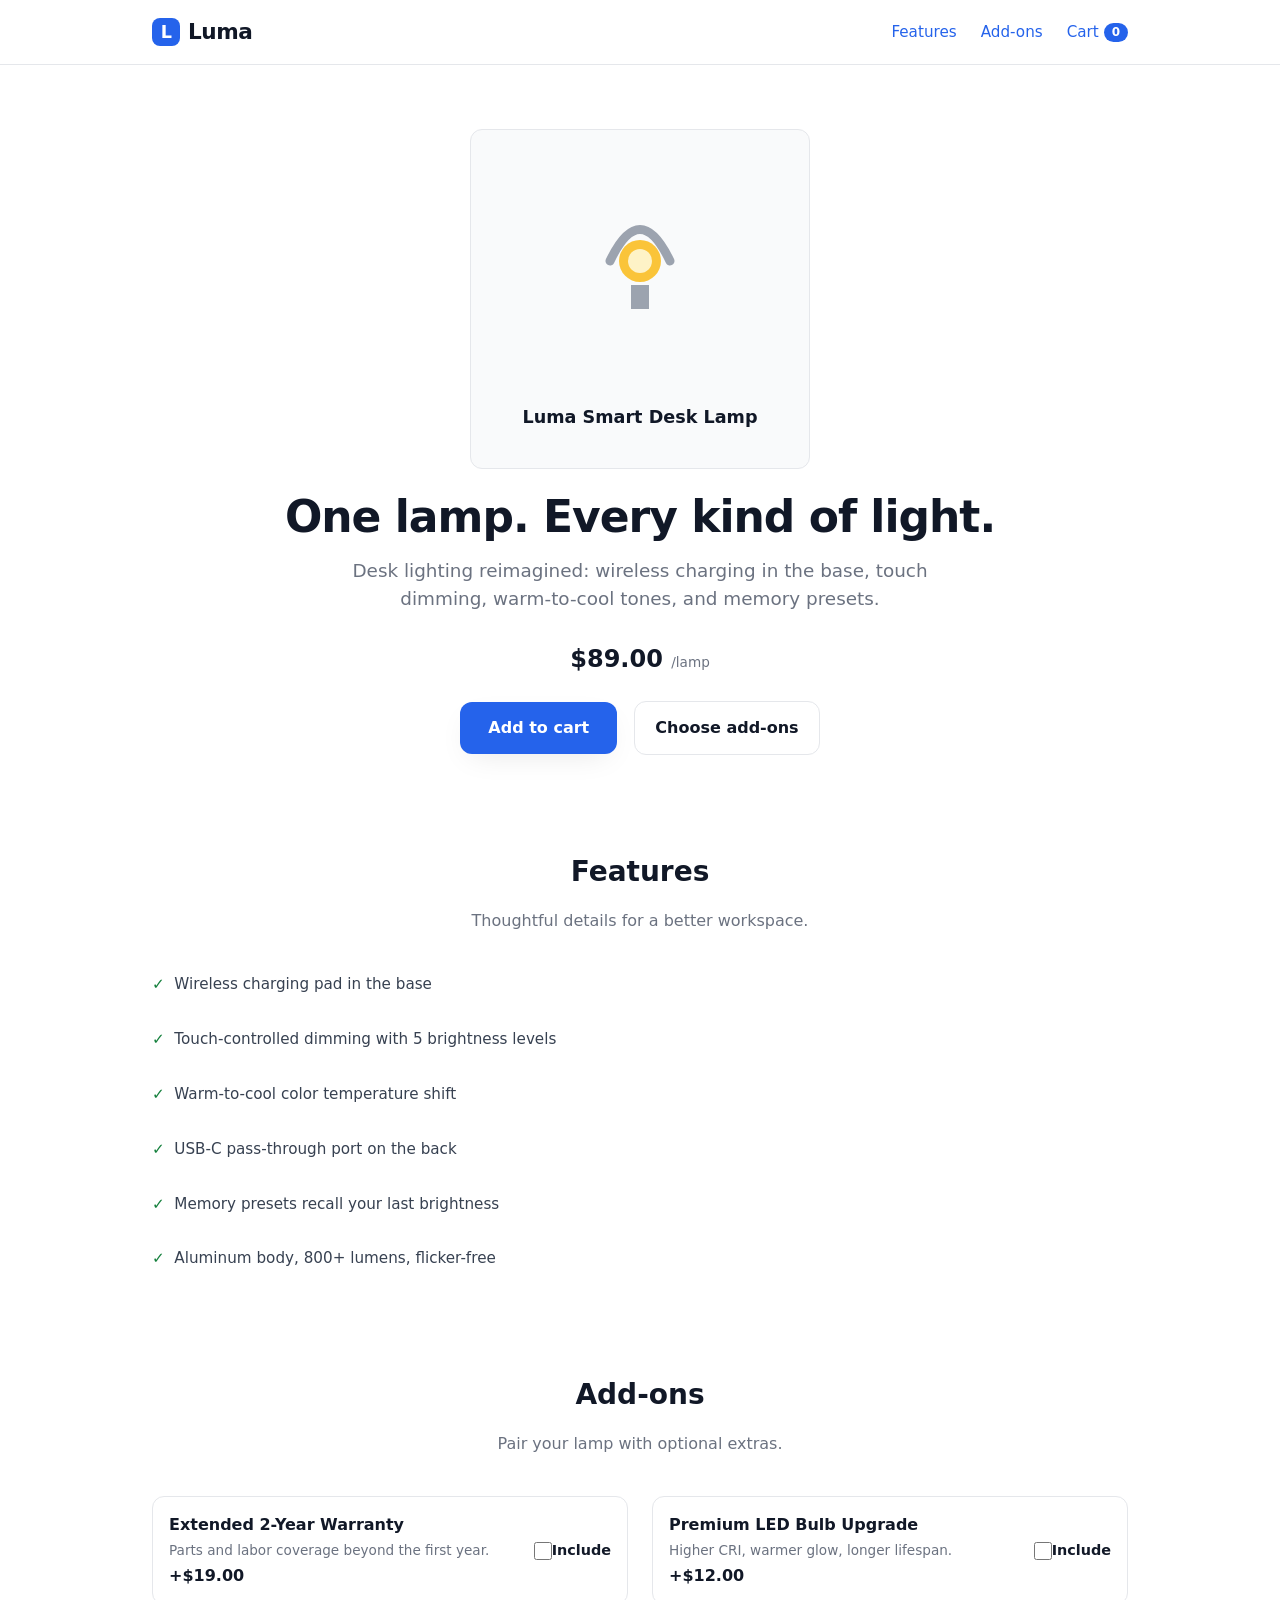
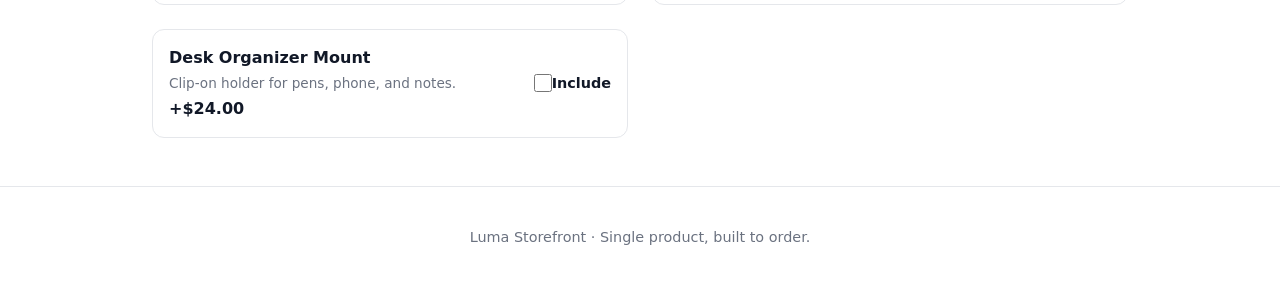
==== index.html @ dd1f47f9 "Initial storefront: landing, cart, checkout, order API" ====
<!DOCTYPE html>
<html lang="en">
<head>
<meta charset="UTF-8">
<meta name="viewport" content="width=device-width, initial-scale=1.0">
<title>Luma Smart Desk Lamp | The Smart Desk Lamp</title>
<link rel="stylesheet" href="css/style.css">
</head>
<body>
<header>
  <div class="container inner">
    <div class="logo"><div class="mark">L</div><div>Luma</div></div>
    <nav class="nav">
      <a href="#features">Features</a>
      <a href="#addons">Add-ons</a>
      <a href="cart.html" class="nav-link">Cart <span class="cart-badge" id="badge">0</span></a>
    </nav>
  </div>
</header>

<section class="hero">
  <div class="container">
    <div class="img-placeholder" id="lamp-img" style="height:340px;width:340px;max-width:340px;margin:0 auto 1.5rem;">
      <svg width="150" height="150" viewBox="0 0 100 100" fill="none" xmlns="http://www.w3.org/2000/svg">
        <rect x="44" y="78" width="12" height="16" fill="#9ca3af"/>
        <path d="M30 62 Q50 20 70 62" stroke="#9ca3af" stroke-width="6" fill="none" stroke-linecap="round"/>
        <circle cx="50" cy="62" r="14" fill="#fbbf24" opacity="0.9"/>
        <circle cx="50" cy="62" r="8" fill="#fef3c7"/>
      </svg>
      <div style="margin-top:10px;font-weight:700;color:#111827;">Luma Smart Desk Lamp</div>
    </div>
    <h1>One lamp. Every kind of light.</h1>
    <p>Desk lighting reimagined: wireless charging in the base, touch dimming, warm-to-cool tones, and memory presets.</p>
    <div class="price">$89.00 <small>/lamp</small></div>
    <div style="margin-top:1.5rem;">
      <button class="btn-primary" id="add-to-cart">Add to cart</button>
      <button id="add-addons" style="margin-left:0.75rem;background:#fff;border:1px solid var(--line);color:var(--ink);padding:0.9rem 1.25rem;border-radius:var(--radius);font-weight:700;">Choose add-ons</button>
    </div>
  </div>
</section>

<section id="features" class="section">
  <div class="container">
    <h2>Features</h2>
    <p class="sub">Thoughtful details for a better workspace.</p>
    <ul class="features grid" id="features-list"></ul>
  </div>
</section>

<section id="addons" class="section">
  <div class="container">
    <h2>Add-ons</h2>
    <p class="sub">Pair your lamp with optional extras.</p>
    <div class="grid grid-cols-2" id="addons-list"></div>
  </div>
</section>

<footer>
  <div class="container">Luma Storefront &middot; Single product, built to order.</div>
</footer>

<script src="js/store.js"></script>
<script>
const { product, addOns, dollars, addOrUpdate, getCartCount, load } = STORE;

document.getElementById('add-to-cart').addEventListener('click', () => {
  addOrUpdate([]);
  updateBadge();
  const btn = document.getElementById('add-to-cart');
  const old = btn.textContent;
  btn.textContent = 'Added!';
  setTimeout(() => btn.textContent = old, 1200);
});

document.getElementById('add-addons').addEventListener('click', () => {
  const panel = document.getElementById('addons-list');
  panel.scrollIntoView({ behavior: 'smooth' });
});

const render = () => {
  document.getElementById('features-list').innerHTML = product.features.map(f => `<li>${f}</li>`).join('');
  document.getElementById('addons-list').innerHTML = addOns.map(a => `
    <div class="addon">
      <div class="info">
        <h4>${a.name}</h4>
        <p>${a.description}</p>
        <div style="font-weight:800;">+${dollars(a.price)}</div>
      </div>
      <label style="display:flex;align-items:center;margin:0;">
        <input type="checkbox" value="${a.id}" name="addon" /> Include
      </label>
    </div>
  `).join('');
};

const updateBadge = () => {
  document.getElementById('badge').textContent = getCartCount();
};

render();
load();
updateBadge();

// Keep badge live if cart changes from another tab
STORE.subscribe(() => updateBadge());
</script>
</body>
</html>
---- css/style.css ----
* { box-sizing: border-box; margin: 0; padding: 0; }
:root {
  --brand: #2563eb;
  --brand-dark: #1d4ed8;
  --ink: #111827;
  --muted: #6b7280;
  --line: #e5e7eb;
  --bg: #ffffff;
  --panel: #f9fafb;
  --success: #15803d;
  --danger: #dc2626;
  --radius: 12px;
  --shadow: 0 10px 30px -10px rgba(0,0,0,0.1);
}
html { scroll-behavior: smooth; }
body { font-family: ui-sans-serif, system-ui, -apple-system, BlinkMacSystemFont, "Segoe UI", Roboto, sans-serif; color: var(--ink); background: var(--bg); line-height: 1.5; }
a { color: var(--brand); text-decoration: none; }
button { cursor: pointer; font: inherit; }
.img-placeholder {
  width: 100%; aspect-ratio: 1 / 1; background: var(--panel);
  border-radius: var(--radius); border: 1px solid var(--line);
  display: grid; place-items: center; color: var(--muted); font-size: 1.1rem;
}
.container { max-width: 1024px; margin: 0 auto; padding: 0 1.5rem; }
header { position: sticky; top: 0; background: rgba(255,255,255,0.8); backdrop-filter: blur(6px); border-bottom: 1px solid var(--line); z-index: 50; }
header .inner { display: flex; align-items: center; justify-content: space-between; height: 64px; }
.logo { font-weight: 800; font-size: 1.35rem; letter-spacing: -0.5px; display: flex; align-items: center; gap: 0.5rem; }
.logo .mark { width: 28px; height: 28px; border-radius: 8px; background: var(--brand); display: grid; place-items: center; color: #fff; font-weight: 900; font-size: 1.1rem; }
.nav { display: flex; align-items: center; gap: 1.5rem; font-size: 0.95rem; }
.nav a:hover { color: var(--brand-dark); }
.cart-badge { background: var(--brand); color: #fff; font-size: 0.75rem; padding: 0.15rem 0.5rem; border-radius: 999px; font-weight: 700; }
.hero { padding: 4rem 0 3rem; text-align: center; }
.hero h1 { font-size: 2.75rem; line-height: 1.1; letter-spacing: -1px; margin-bottom: 1rem; }
.hero p { color: var(--muted); font-size: 1.15rem; max-width: 640px; margin: 0 auto 1.75rem; }
.btn-primary { background: var(--brand); color: #fff; border: none; padding: 0.9rem 1.75rem; border-radius: var(--radius); font-weight: 700; font-size: 1rem; box-shadow: var(--shadow); }
.btn-primary:hover { background: var(--brand-dark); }
.btn-primary:disabled { opacity: 0.6; cursor: not-allowed; }
.grid { display: grid; gap: 1.5rem; }
@media (min-width: 768px) { .grid-cols-2 { grid-template-columns: 1fr 1fr; } }
.card { border: 1px solid var(--line); border-radius: var(--radius); padding: 1.5rem; background: var(--bg); }
.card h3 { font-size: 1.25rem; margin-bottom: 0.5rem; }
.price { font-size: 1.5rem; font-weight: 800; color: var(--ink); }
.price small { font-weight: 500; font-size: 0.85rem; color: var(--muted); }
.features { margin-top: 1rem; }
.features li { display: flex; align-items: flex-start; gap: 0.6rem; margin-bottom: 0.5rem; font-size: 0.95rem; color: #374151; }
.features li::before { content: "\2713"; color: var(--success); font-weight: 800; flex-shrink: 0; }
.addon { border: 1px solid var(--line); border-radius: var(--radius); padding: 1rem; display: flex; align-items: center; justify-content: space-between; gap: 1rem; }
.addon input { width: 18px; height: 18px; accent-color: var(--brand); }
.addon .info h4 { font-size: 1rem; margin-bottom: 0.2rem; }
.addon .info p { font-size: 0.85rem; color: var(--muted); margin-bottom: 0.2rem; }
.section { padding: 3rem 0; }
.section h2 { font-size: 1.75rem; margin-bottom: 1rem; text-align: center; }
.section p.sub { text-align: center; color: var(--muted); margin-bottom: 2.5rem; }
footer { border-top: 1px solid var(--line); padding: 2.5rem 0; color: var(--muted); font-size: 0.9rem; text-align: center; }

/* cart */
.empty-state { text-align: center; padding: 4rem 0; color: var(--muted); }
.empty-state h3 { font-size: 1.5rem; margin-bottom: 0.5rem; color: var(--ink); }
.cart-item { border: 1px solid var(--line); border-radius: var(--radius); padding: 1rem; display: flex; align-items: center; gap: 1rem; margin-bottom: 1rem; }
.cart-item img { width: 80px; height: 80px; object-fit: cover; border-radius: 8px; background: var(--panel); }
.cart-item .info { flex: 1; }
.cart-item .info h4 { margin-bottom: 0.2rem; }
.cart-item .addons { font-size: 0.85rem; color: var(--muted); margin-top: 0.25rem; }
.qty { display: flex; align-items: center; gap: 0.5rem; border: 1px solid var(--line); border-radius: 8px; padding: 0.25rem; background: var(--panel); }
.qty button { width: 28px; height: 28px; border: none; background: #fff; border-radius: 6px; font-weight: 800; display: grid; place-items: center; }
.qty span { min-width: 20px; text-align: center; font-weight: 700; }
.remove { background: none; border: none; color: var(--danger); font-weight: 700; padding: 0.25rem; }
.cart-footer { border-top: 1px solid var(--line); padding-top: 1.5rem; margin-top: 1rem; display: flex; justify-content: space-between; align-items: center; }
.total { font-size: 1.5rem; font-weight: 800; }

/* checkout */
.row { display: grid; gap: 1rem; }
@media (min-width: 768px) { .row-2 { grid-template-columns: 1fr 1fr; } }
label { display: block; font-size: 0.9rem; font-weight: 700; margin-bottom: 0.35rem; color: var(--ink); }
input, select { width: 100%; padding: 0.65rem 0.9rem; border: 1px solid var(--line); border-radius: 8px; font: inherit; background: #fff; }
input:focus { outline: 2px solid var(--brand); border-color: transparent; }
.field-error { color: var(--danger); font-size: 0.85rem; margin-top: 0.3rem; display: none; }
.order-summary { border: 1px solid var(--line); border-radius: var(--radius); padding: 1.5rem; background: var(--panel); }
.confirmation { text-align: center; padding: 4rem 0; }
.confirmation .check { width: 64px; height: 64px; border-radius: 50%; background: #d1fae5; color: var(--success); display: grid; place-items: center; font-size: 2rem; margin: 0 auto 1.5rem; }
.confirmation h2 { font-size: 1.75rem; margin-bottom: 0.5rem; }
.order-id { font-weight: 800; letter-spacing: 0.05em; background: var(--panel); padding: 0.5rem 1rem; border-radius: 8px; display: inline-block; margin-top: 1rem; }
.hidden { display: none !important; }
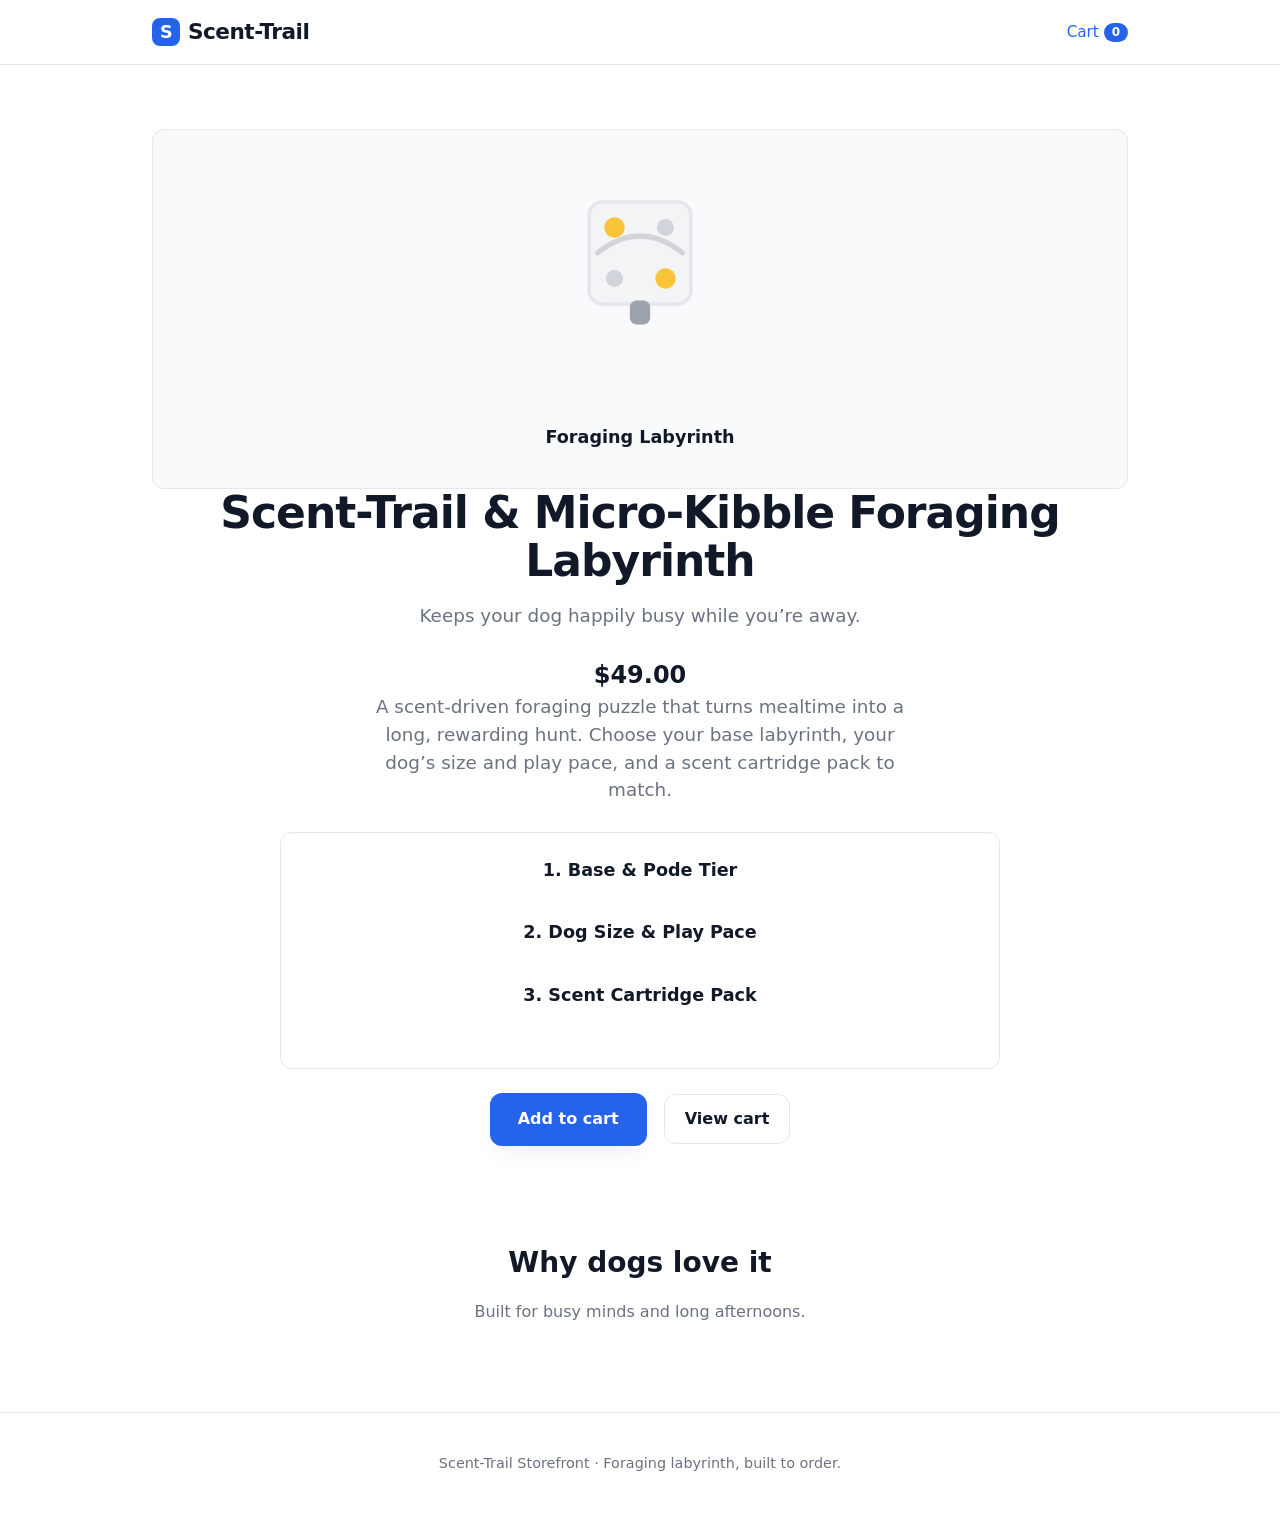
==== commit d71ff00b: "Replace placeholder with Scent-Trail Foraging Labyrinth configurator" ====
--- a/index.html
+++ b/index.html
@@ -3,16 +3,14 @@
 <head>
 <meta charset="UTF-8">
 <meta name="viewport" content="width=device-width, initial-scale=1.0">
-<title>Luma Smart Desk Lamp | The Smart Desk Lamp</title>
+<title>Scent-Trail &amp; Micro-Kibble Foraging Labyrinth</title>
 <link rel="stylesheet" href="css/style.css">
 </head>
 <body>
 <header>
   <div class="container inner">
-    <div class="logo"><div class="mark">L</div><div>Luma</div></div>
+    <div class="logo"><div class="mark">S</div><div>Scent-Trail</div></div>
     <nav class="nav">
-      <a href="#features">Features</a>
-      <a href="#addons">Add-ons</a>
       <a href="cart.html" class="nav-link">Cart <span class="cart-badge" id="badge">0</span></a>
     </nav>
   </div>
@@ -20,89 +18,139 @@
 
 <section class="hero">
   <div class="container">
-    <div class="img-placeholder" id="lamp-img" style="height:340px;width:340px;max-width:340px;margin:0 auto 1.5rem;">
-      <svg width="150" height="150" viewBox="0 0 100 100" fill="none" xmlns="http://www.w3.org/2000/svg">
-        <rect x="44" y="78" width="12" height="16" fill="#9ca3af"/>
-        <path d="M30 62 Q50 20 70 62" stroke="#9ca3af" stroke-width="6" fill="none" stroke-linecap="round"/>
-        <circle cx="50" cy="62" r="14" fill="#fbbf24" opacity="0.9"/>
-        <circle cx="50" cy="62" r="8" fill="#fef3c7"/>
+    <div class="img-placeholder" id="labyrinth-img" style="height:360px;">
+      <svg width="170" height="170" viewBox="0 0 100 100" fill="none" xmlns="http://www.w3.org/2000/svg">
+        <rect x="20" y="20" width="60" height="60" rx="8" fill="#f3f4f6" stroke="#e5e7eb" stroke-width="2"/>
+        <circle cx="35" cy="35" r="6" fill="#fbbf24" opacity="0.9"/>
+        <circle cx="65" cy="35" r="5" fill="#d1d5db"/>
+        <circle cx="35" cy="65" r="5" fill="#d1d5db"/>
+        <circle cx="65" cy="65" r="6" fill="#fbbf24" opacity="0.9"/>
+        <rect x="44" y="78" width="12" height="14" fill="#9ca3af" rx="4"/>
+        <path d="M25 50 Q50 30 75 50" stroke="#d1d5db" stroke-width="3" fill="none" stroke-linecap="round"/>
       </svg>
-      <div style="margin-top:10px;font-weight:700;color:#111827;">Luma Smart Desk Lamp</div>
+      <div style="margin-top:10px;font-weight:700;color:#111827;">Foraging Labyrinth</div>
     </div>
-    <h1>One lamp. Every kind of light.</h1>
-    <p>Desk lighting reimagined: wireless charging in the base, touch dimming, warm-to-cool tones, and memory presets.</p>
-    <div class="price">$89.00 <small>/lamp</small></div>
-    <div style="margin-top:1.5rem;">
+    <h1 id="product-name">Scent-Trail &amp; Micro-Kibble Foraging Labyrinth</h1>
+    <p class="tagline" id="product-tagline">Keeps your dog happily busy while you&rsquo;re away.</p>
+    <div class="price" id="product-price">$49.00</div>
+    <p id="product-desc" style="color:var(--muted);max-width:560px;margin:0 auto 1.75rem;">A scent-driven foraging puzzle that turns mealtime into a long, rewarding hunt. Choose your base labyrinth, your dog&rsquo;s size and play pace, and a scent cartridge pack to match.</p>
+
+    <div class="configurator card" style="max-width:720px;margin:0 auto 1.5rem;">
+      <div class="config-group">
+        <h3>1. Base &amp; Pode Tier</h3>
+        <div class="variant-grid" id="base-options"></div>
+      </div>
+      <div class="config-group">
+        <h3>2. Dog Size &amp; Play Pace</h3>
+        <div class="variant-grid" id="size-options"></div>
+      </div>
+      <div class="config-group">
+        <h3>3. Scent Cartridge Pack</h3>
+        <div class="variant-grid" id="scent-options"></div>
+      </div>
+    </div>
+
+    <div style="margin-top:1rem;">
       <button class="btn-primary" id="add-to-cart">Add to cart</button>
-      <button id="add-addons" style="margin-left:0.75rem;background:#fff;border:1px solid var(--line);color:var(--ink);padding:0.9rem 1.25rem;border-radius:var(--radius);font-weight:700;">Choose add-ons</button>
+      <a href="cart.html" style="margin-left:0.75rem;background:#fff;border:1px solid var(--line);color:var(--ink);padding:0.9rem 1.25rem;border-radius:var(--radius);font-weight:700;text-decoration:none;">View cart</a>
     </div>
   </div>
 </section>
 
-<section id="features" class="section">
+<section class="section">
   <div class="container">
-    <h2>Features</h2>
-    <p class="sub">Thoughtful details for a better workspace.</p>
+    <h2>Why dogs love it</h2>
+    <p class="sub">Built for busy minds and long afternoons.</p>
     <ul class="features grid" id="features-list"></ul>
   </div>
 </section>
 
-<section id="addons" class="section">
-  <div class="container">
-    <h2>Add-ons</h2>
-    <p class="sub">Pair your lamp with optional extras.</p>
-    <div class="grid grid-cols-2" id="addons-list"></div>
-  </div>
-</section>
-
 <footer>
-  <div class="container">Luma Storefront &middot; Single product, built to order.</div>
+  <div class="container">Scent-Trail Storefront &middot; Foraging labyrinth, built to order.</div>
 </footer>
 
 <script src="js/store.js"></script>
 <script>
-const { product, addOns, dollars, addOrUpdate, getCartCount, load } = STORE;
+const { product, dollars, addOrUpdate, getCartCount, load, subscribe, variantPrice } = STORE;
 
-document.getElementById('add-to-cart').addEventListener('click', () => {
-  addOrUpdate([]);
-  updateBadge();
-  const btn = document.getElementById('add-to-cart');
-  const old = btn.textContent;
-  btn.textContent = 'Added!';
-  setTimeout(() => btn.textContent = old, 1200);
-});
+const state = { base: 'standard', size: 'medium', scent: 'peanut' };
 
-document.getElementById('add-addons').addEventListener('click', () => {
-  const panel = document.getElementById('addons-list');
-  panel.scrollIntoView({ behavior: 'smooth' });
-});
+const productEl = document.getElementById('product-name');
+const taglineEl = document.getElementById('product-tagline');
+const priceEl = document.getElementById('product-price');
+const descEl = document.getElementById('product-desc');
 
-const render = () => {
-  document.getElementById('features-list').innerHTML = product.features.map(f => `<li>${f}</li>`).join('');
-  document.getElementById('addons-list').innerHTML = addOns.map(a => `
-    <div class="addon">
-      <div class="info">
-        <h4>${a.name}</h4>
-        <p>${a.description}</p>
-        <div style="font-weight:800;">+${dollars(a.price)}</div>
+const renderOptions = (containerId, groupId) => {
+  const group = product.variants[groupId];
+  const container = document.getElementById(containerId);
+  container.innerHTML = group.map(v => {
+    const active = state[groupId] === v.id ? ' variant-active' : '';
+    return `
+      <div class="variant-card${active}" data-group="${groupId}" data-id="${v.id}">
+        <div class="variant-name">${v.name}</div>
+        <div class="variant-desc">${v.desc}</div>
+        <div style="font-weight:800;color:var(--brand);margin-top:auto;">${v.price === 0 ? 'Included' : '+' + dollars(v.price)}</div>
       </div>
-      <label style="display:flex;align-items:center;margin:0;">
-        <input type="checkbox" value="${a.id}" name="addon" /> Include
-      </label>
-    </div>
-  `).join('');
+    `;
+  }).join('');
 };
 
-const updateBadge = () => {
-  document.getElementById('badge').textContent = getCartCount();
+const updatePrice = () => {
+  const total = variantPrice(state.base, state.size, state.scent);
+  priceEl.textContent = dollars(total);
 };
 
-render();
+const selectVariant = (groupId, id) => {
+  state[groupId] = id;
+  document.querySelectorAll('[data-group]').forEach(el => {
+    el.classList.toggle('variant-active', el.getAttribute('data-group') === groupId && el.getAttribute('data-id') === id);
+  });
+  updatePrice();
+};
+
+const init = () => {
+  productEl.textContent = product.name;
+  taglineEl.textContent = product.tagline;
+  descEl.textContent = product.description;
+  renderOptions('base-options', 'base');
+  renderOptions('size-options', 'size');
+  renderOptions('scent-options', 'scent');
+  updatePrice();
+
+  document.getElementById('base-options').addEventListener('click', (e) => {
+    const card = e.target.closest('[data-group="base"]');
+    if (card) selectVariant('base', card.getAttribute('data-id'));
+  });
+  document.getElementById('size-options').addEventListener('click', (e) => {
+    const card = e.target.closest('[data-group="size"]');
+    if (card) selectVariant('size', card.getAttribute('data-id'));
+  });
+  document.getElementById('scent-options').addEventListener('click', (e) => {
+    const card = e.target.closest('[data-group="scent"]');
+    if (card) selectVariant('scent', card.getAttribute('data-id'));
+  });
+
+  document.getElementById('add-to-cart').addEventListener('click', () => {
+    addOrUpdate({ base: state.base, size: state.size, scent: state.scent });
+    updateBadge();
+    const btn = document.getElementById('add-to-cart');
+    const old = btn.textContent;
+    btn.textContent = 'Added!';
+    setTimeout(() => btn.textContent = old, 1200);
+  });
+
+  const updateBadge = () => { document.getElementById('badge').textContent = getCartCount(); };
+  updateBadge();
+  subscribe(updateBadge);
+};
+
+renderFeatures();
 load();
-updateBadge();
+init();
 
-// Keep badge live if cart changes from another tab
-STORE.subscribe(() => updateBadge());
+function renderFeatures() {
+  document.getElementById('features-list').innerHTML = product.features.map(f => `<li>${f}</li>`).join('');
+}
 </script>
 </body>
 </html>
--- a/css/style.css
+++ b/css/style.css
@@ -53,6 +53,22 @@
 .section p.sub { text-align: center; color: var(--muted); margin-bottom: 2.5rem; }
 footer { border-top: 1px solid var(--line); padding: 2.5rem 0; color: var(--muted); font-size: 0.9rem; text-align: center; }
 
+/* configurator */
+.configurator { margin-top: 1rem; }
+.config-group { margin-bottom: 1.5rem; }
+.config-group h3 { font-size: 1.1rem; margin-bottom: 0.75rem; color: var(--ink); }
+.variant-grid { display: grid; gap: 0.75rem; }
+@media (min-width: 640px) { .variant-grid { grid-template-columns: repeat(auto-fit, minmax(200px, 1fr)); } }
+.variant-card {
+  border: 1px solid var(--line); border-radius: var(--radius); padding: 1rem 1.1rem;
+  background: #fff; cursor: pointer; transition: border-color 0.2s, box-shadow 0.2s;
+  display: flex; flex-direction: column; gap: 0.5rem;
+}
+.variant-card:hover { border-color: var(--brand); }
+.variant-card.variant-active { border-color: var(--brand); box-shadow: 0 0 0 3px rgba(37,99,235,0.12); background: #f8fafc; }
+.variant-name { font-weight: 800; color: var(--ink); }
+.variant-desc { font-size: 0.85rem; color: var(--muted); }
+
 /* cart */
 .empty-state { text-align: center; padding: 4rem 0; color: var(--muted); }
 .empty-state h3 { font-size: 1.5rem; margin-bottom: 0.5rem; color: var(--ink); }
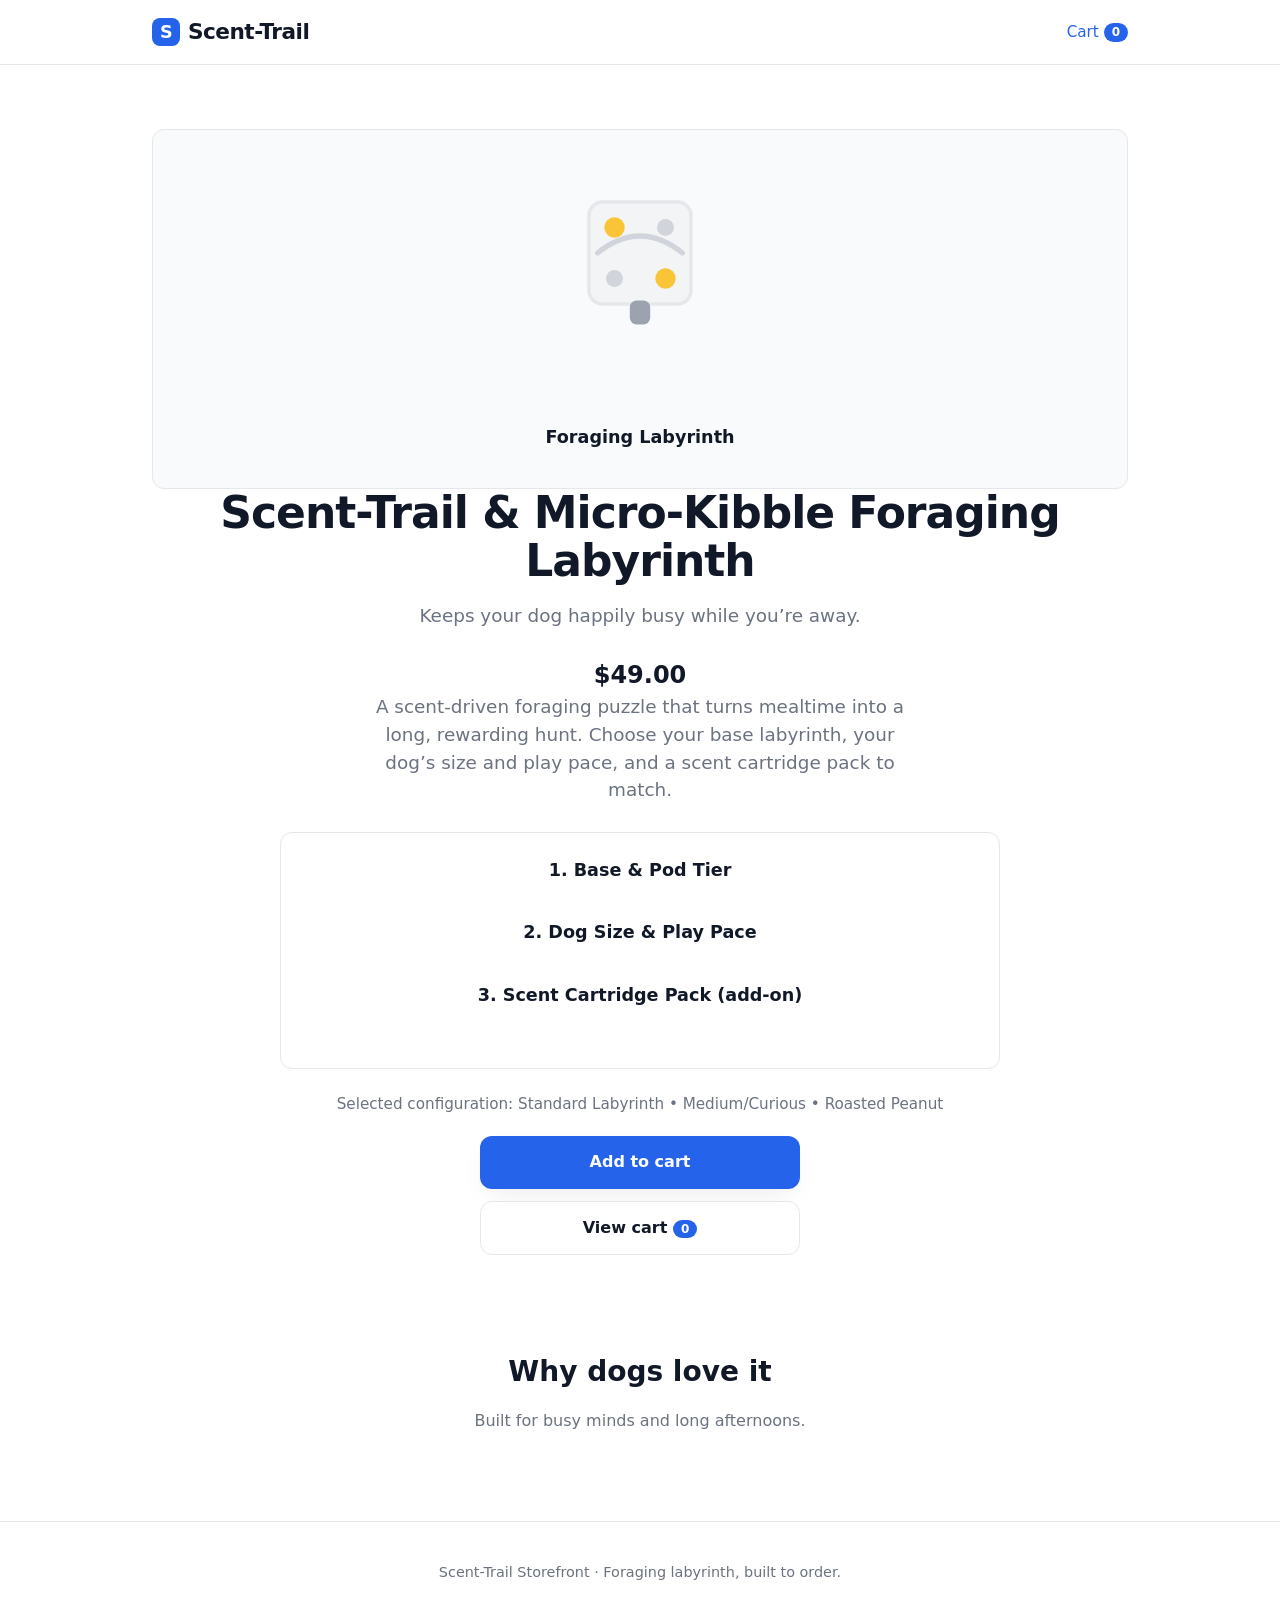
==== commit 42dbdf87: "Refine configurator: fix typo, config label, inline cart badge, scent-foraging features" ====
--- a/index.html
+++ b/index.html
@@ -37,7 +37,7 @@
 
     <div class="configurator card" style="max-width:720px;margin:0 auto 1.5rem;">
       <div class="config-group">
-        <h3>1. Base &amp; Pode Tier</h3>
+        <h3>1. Base &amp; Pod Tier</h3>
         <div class="variant-grid" id="base-options"></div>
       </div>
       <div class="config-group">
@@ -45,14 +45,17 @@
         <div class="variant-grid" id="size-options"></div>
       </div>
       <div class="config-group">
-        <h3>3. Scent Cartridge Pack</h3>
+        <h3>3. Scent Cartridge Pack (add-on)</h3>
         <div class="variant-grid" id="scent-options"></div>
       </div>
     </div>
 
-    <div style="margin-top:1rem;">
-      <button class="btn-primary" id="add-to-cart">Add to cart</button>
-      <a href="cart.html" style="margin-left:0.75rem;background:#fff;border:1px solid var(--line);color:var(--ink);padding:0.9rem 1.25rem;border-radius:var(--radius);font-weight:700;text-decoration:none;">View cart</a>
+    <div class="price-summary" style="margin:1rem 0 0.5rem;text-align:center;color:var(--muted);font-size:0.95rem;">
+      Selected configuration: <span id="config-label">Standard Labyrinth • Medium/Curious • Roasted Peanut</span>
+    </div>
+    <div style="margin-top:1.25rem;display:flex;flex-direction:column;gap:0.75rem;align-items:center;">
+      <button class="btn-primary" id="add-to-cart" style="width:100%;max-width:320px;">Add to cart</button>
+      <a href="cart.html" style="width:100%;max-width:320px;background:#fff;border:1px solid var(--line);color:var(--ink);padding:0.9rem 1.25rem;border-radius:var(--radius);font-weight:700;text-align:center;text-decoration:none;">View cart <span class="cart-badge" id="badge-inline">0</span></a>
     </div>
   </div>
 </section>
@@ -98,6 +101,10 @@
 const updatePrice = () => {
   const total = variantPrice(state.base, state.size, state.scent);
   priceEl.textContent = dollars(total);
+  const b = product.variants.base.find(x => x.id === state.base);
+  const s = product.variants.size.find(x => x.id === state.size);
+  const sc = product.variants.scent.find(x => x.id === state.scent);
+  document.getElementById('config-label').textContent = `${b.name} • ${s.name} • ${sc.name}`;
 };
 
 const selectVariant = (groupId, id) => {
@@ -139,7 +146,11 @@
     setTimeout(() => btn.textContent = old, 1200);
   });
 
-  const updateBadge = () => { document.getElementById('badge').textContent = getCartCount(); };
+  const updateBadge = () => {
+    const count = getCartCount();
+    document.getElementById('badge').textContent = count;
+    document.getElementById('badge-inline').textContent = count;
+  };
   updateBadge();
   subscribe(updateBadge);
 };
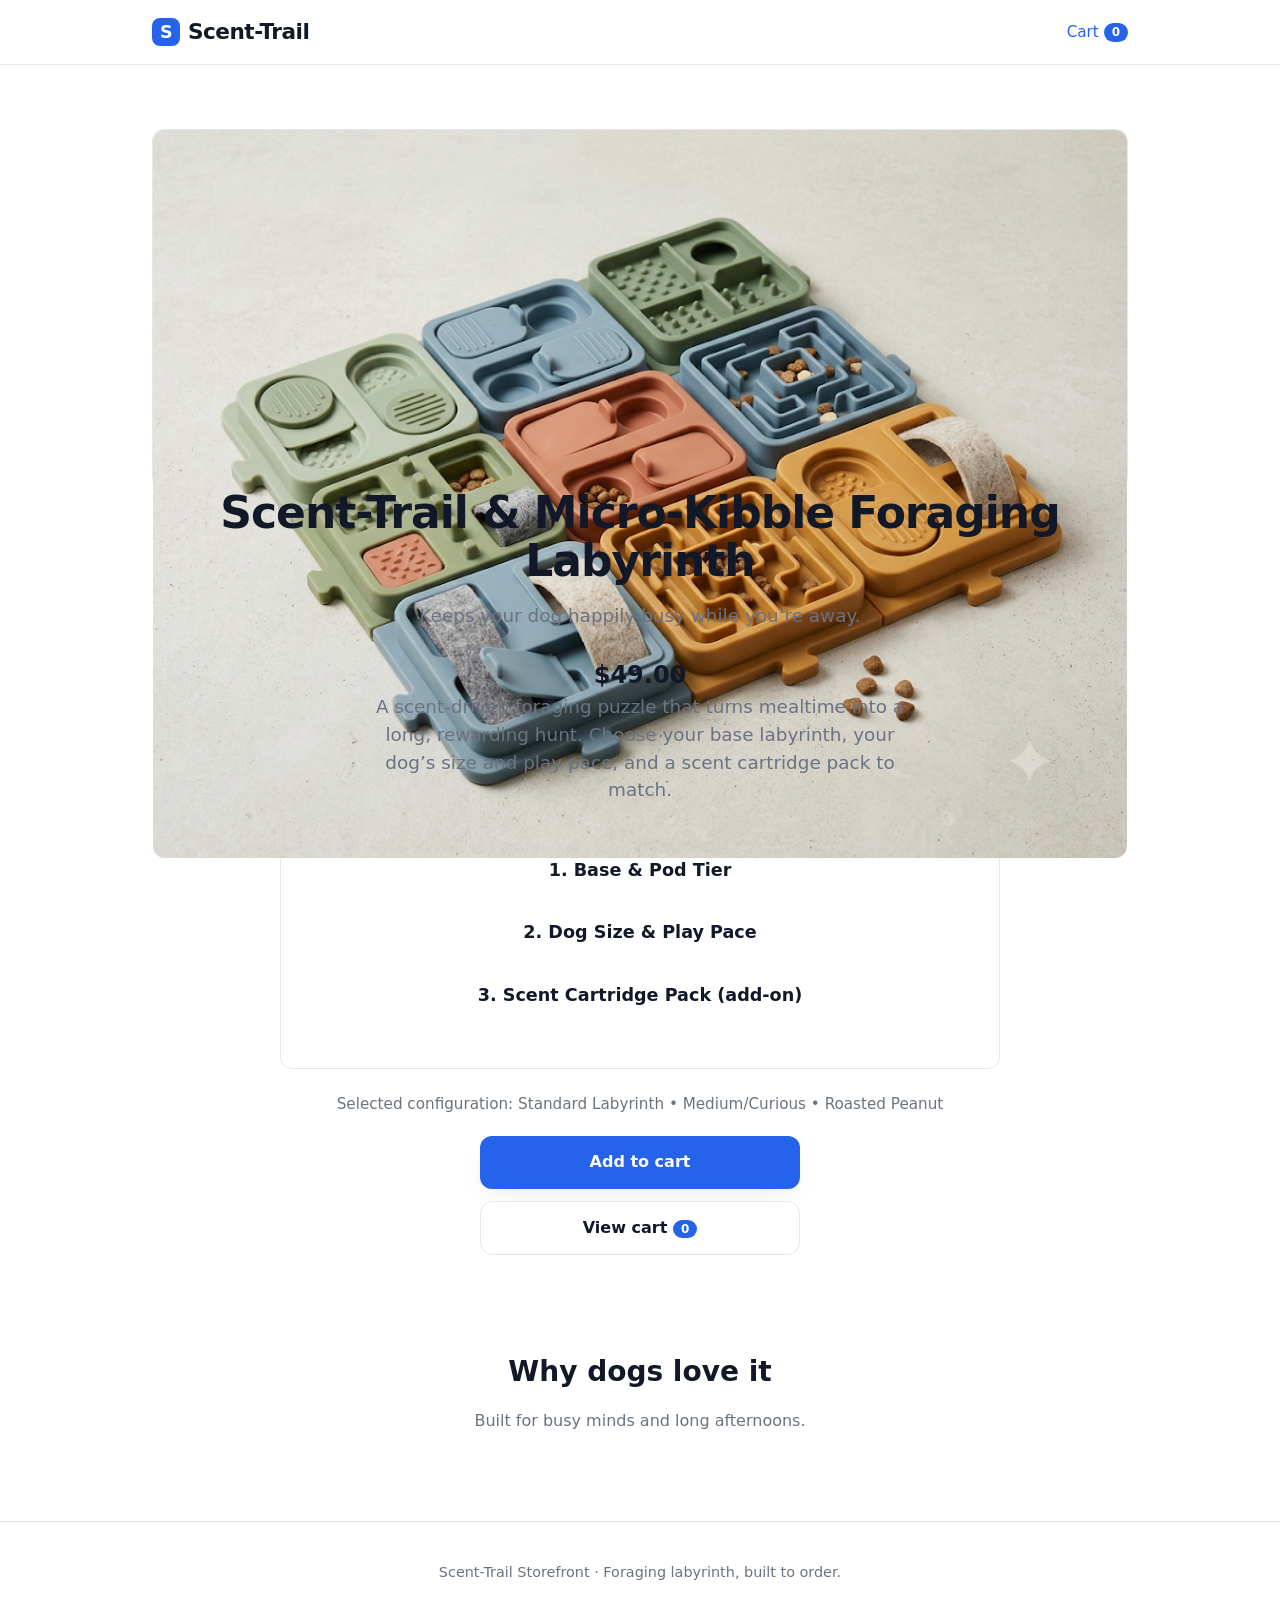
==== commit 3bc751b2: "Replace placeholder images with real product image" ====
--- a/index.html
+++ b/index.html
@@ -19,16 +19,7 @@
 <section class="hero">
   <div class="container">
     <div class="img-placeholder" id="labyrinth-img" style="height:360px;">
-      <svg width="170" height="170" viewBox="0 0 100 100" fill="none" xmlns="http://www.w3.org/2000/svg">
-        <rect x="20" y="20" width="60" height="60" rx="8" fill="#f3f4f6" stroke="#e5e7eb" stroke-width="2"/>
-        <circle cx="35" cy="35" r="6" fill="#fbbf24" opacity="0.9"/>
-        <circle cx="65" cy="35" r="5" fill="#d1d5db"/>
-        <circle cx="35" cy="65" r="5" fill="#d1d5db"/>
-        <circle cx="65" cy="65" r="6" fill="#fbbf24" opacity="0.9"/>
-        <rect x="44" y="78" width="12" height="14" fill="#9ca3af" rx="4"/>
-        <path d="M25 50 Q50 30 75 50" stroke="#d1d5db" stroke-width="3" fill="none" stroke-linecap="round"/>
-      </svg>
-      <div style="margin-top:10px;font-weight:700;color:#111827;">Foraging Labyrinth</div>
+      <img src="images/Scent-Trail &amp; Micro Kibble Foraging Labryinth Product Image.webp" alt="Scent-Trail Foraging Labyrinth" style="width:100%;height:100%;object-fit:cover;border-radius:12px;display:block;">
     </div>
     <h1 id="product-name">Scent-Trail &amp; Micro-Kibble Foraging Labyrinth</h1>
     <p class="tagline" id="product-tagline">Keeps your dog happily busy while you&rsquo;re away.</p>
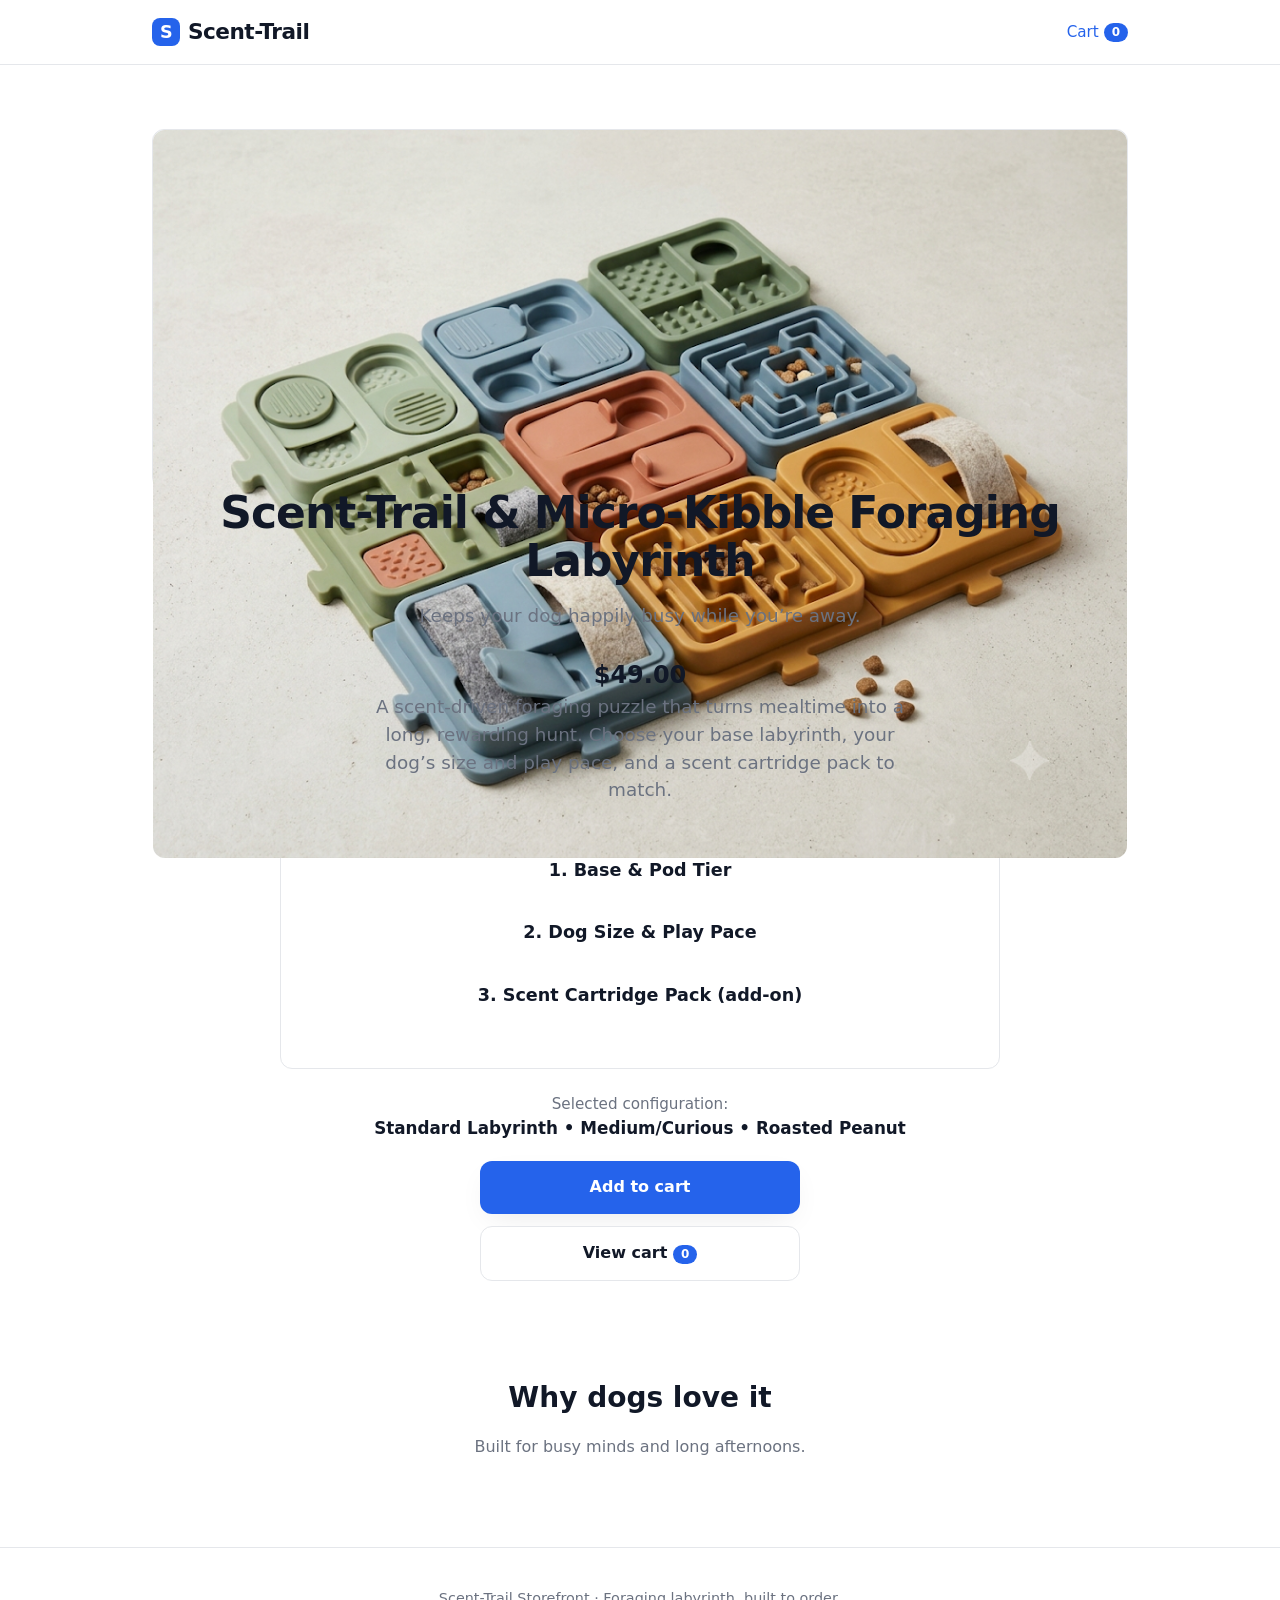
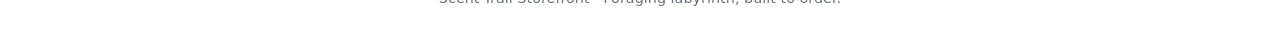
==== commit 37380a87: "Harden front page: price breakdown, robust Add to Cart, clearer foraging features" ====
--- a/index.html
+++ b/index.html
@@ -41,8 +41,10 @@
       </div>
     </div>
 
-    <div class="price-summary" style="margin:1rem 0 0.5rem;text-align:center;color:var(--muted);font-size:0.95rem;">
-      Selected configuration: <span id="config-label">Standard Labyrinth • Medium/Curious • Roasted Peanut</span>
+    <div class="price-summary" style="margin:1rem 0 0.75rem;text-align:center;">
+      <div style="font-size:0.95rem;color:var(--muted);">Selected configuration:</div>
+      <div id="config-label" style="font-weight:800;color:var(--ink);font-size:1.05rem;">Standard Labyrinth • Medium/Curious • Roasted Peanut</div>
+      <div id="config-breakdown" style="font-size:0.85rem;color:var(--muted);margin-top:0.25rem;"></div>
     </div>
     <div style="margin-top:1.25rem;display:flex;flex-direction:column;gap:0.75rem;align-items:center;">
       <button class="btn-primary" id="add-to-cart" style="width:100%;max-width:320px;">Add to cart</button>
@@ -69,11 +71,6 @@
 
 const state = { base: 'standard', size: 'medium', scent: 'peanut' };
 
-const productEl = document.getElementById('product-name');
-const taglineEl = document.getElementById('product-tagline');
-const priceEl = document.getElementById('product-price');
-const descEl = document.getElementById('product-desc');
-
 const renderOptions = (containerId, groupId) => {
   const group = product.variants[groupId];
   const container = document.getElementById(containerId);
@@ -95,7 +92,8 @@
   const b = product.variants.base.find(x => x.id === state.base);
   const s = product.variants.size.find(x => x.id === state.size);
   const sc = product.variants.scent.find(x => x.id === state.scent);
-  document.getElementById('config-label').textContent = `${b.name} • ${s.name} • ${sc.name}`;
+  if (configLabelEl) configLabelEl.textContent = `${b.name} • ${s.name} • ${sc.name}`;
+  if (configBreakdownEl) configBreakdownEl.textContent = `${b.name} ${dollars(b.price)} &bull; ${s.name} ${s.price === 0 ? 'included' : dollars(s.price)} &bull; ${sc.name} ${dollars(sc.price)} &bull; Total ${dollars(total)}`;
 };
 
 const selectVariant = (groupId, id) => {
@@ -107,44 +105,56 @@
 };
 
 const init = () => {
-  productEl.textContent = product.name;
-  taglineEl.textContent = product.tagline;
-  descEl.textContent = product.description;
+  if (productEl) productEl.textContent = product.name;
+  if (taglineEl) taglineEl.textContent = product.tagline;
+  if (descEl) descEl.textContent = product.description;
   renderOptions('base-options', 'base');
   renderOptions('size-options', 'size');
   renderOptions('scent-options', 'scent');
   updatePrice();
 
-  document.getElementById('base-options').addEventListener('click', (e) => {
-    const card = e.target.closest('[data-group="base"]');
-    if (card) selectVariant('base', card.getAttribute('data-id'));
-  });
-  document.getElementById('size-options').addEventListener('click', (e) => {
-    const card = e.target.closest('[data-group="size"]');
-    if (card) selectVariant('size', card.getAttribute('data-id'));
-  });
-  document.getElementById('scent-options').addEventListener('click', (e) => {
-    const card = e.target.closest('[data-group="scent"]');
-    if (card) selectVariant('scent', card.getAttribute('data-id'));
-  });
+  const wire = (containerId, groupId) => {
+    const container = document.getElementById(containerId);
+    if (!container) return;
+    container.addEventListener('click', (e) => {
+      const card = e.target.closest('[data-group]');
+      if (!card) return;
+      selectVariant(card.getAttribute('data-group'), card.getAttribute('data-id'));
+    });
+  };
+  wire('base-options', 'base');
+  wire('size-options', 'size');
+  wire('scent-options', 'scent');
 
-  document.getElementById('add-to-cart').addEventListener('click', () => {
-    addOrUpdate({ base: state.base, size: state.size, scent: state.scent });
-    updateBadge();
-    const btn = document.getElementById('add-to-cart');
-    const old = btn.textContent;
-    btn.textContent = 'Added!';
-    setTimeout(() => btn.textContent = old, 1200);
-  });
+  const addBtn = document.getElementById('add-to-cart');
+  if (addBtn) {
+    addBtn.addEventListener('click', () => {
+      addOrUpdate({ base: state.base, size: state.size, scent: state.scent });
+      updateBadge();
+      const old = addBtn.textContent;
+      addBtn.textContent = 'Added!';
+      addBtn.disabled = true;
+      setTimeout(() => { addBtn.textContent = old; addBtn.disabled = false; }, 1200);
+    });
+  }
 
   const updateBadge = () => {
     const count = getCartCount();
-    document.getElementById('badge').textContent = count;
-    document.getElementById('badge-inline').textContent = count;
+    if (badgeEl) badgeEl.textContent = count;
+    if (badgeInlineEl) badgeInlineEl.textContent = count;
   };
   updateBadge();
   subscribe(updateBadge);
 };
+
+const productEl = document.getElementById('product-name');
+const taglineEl = document.getElementById('product-tagline');
+const priceEl = document.getElementById('product-price');
+const descEl = document.getElementById('product-desc');
+const configLabelEl = document.getElementById('config-label');
+const configBreakdownEl = document.getElementById('config-breakdown');
+const badgeEl = document.getElementById('badge');
+const badgeInlineEl = document.getElementById('badge-inline');
 
 renderFeatures();
 load();
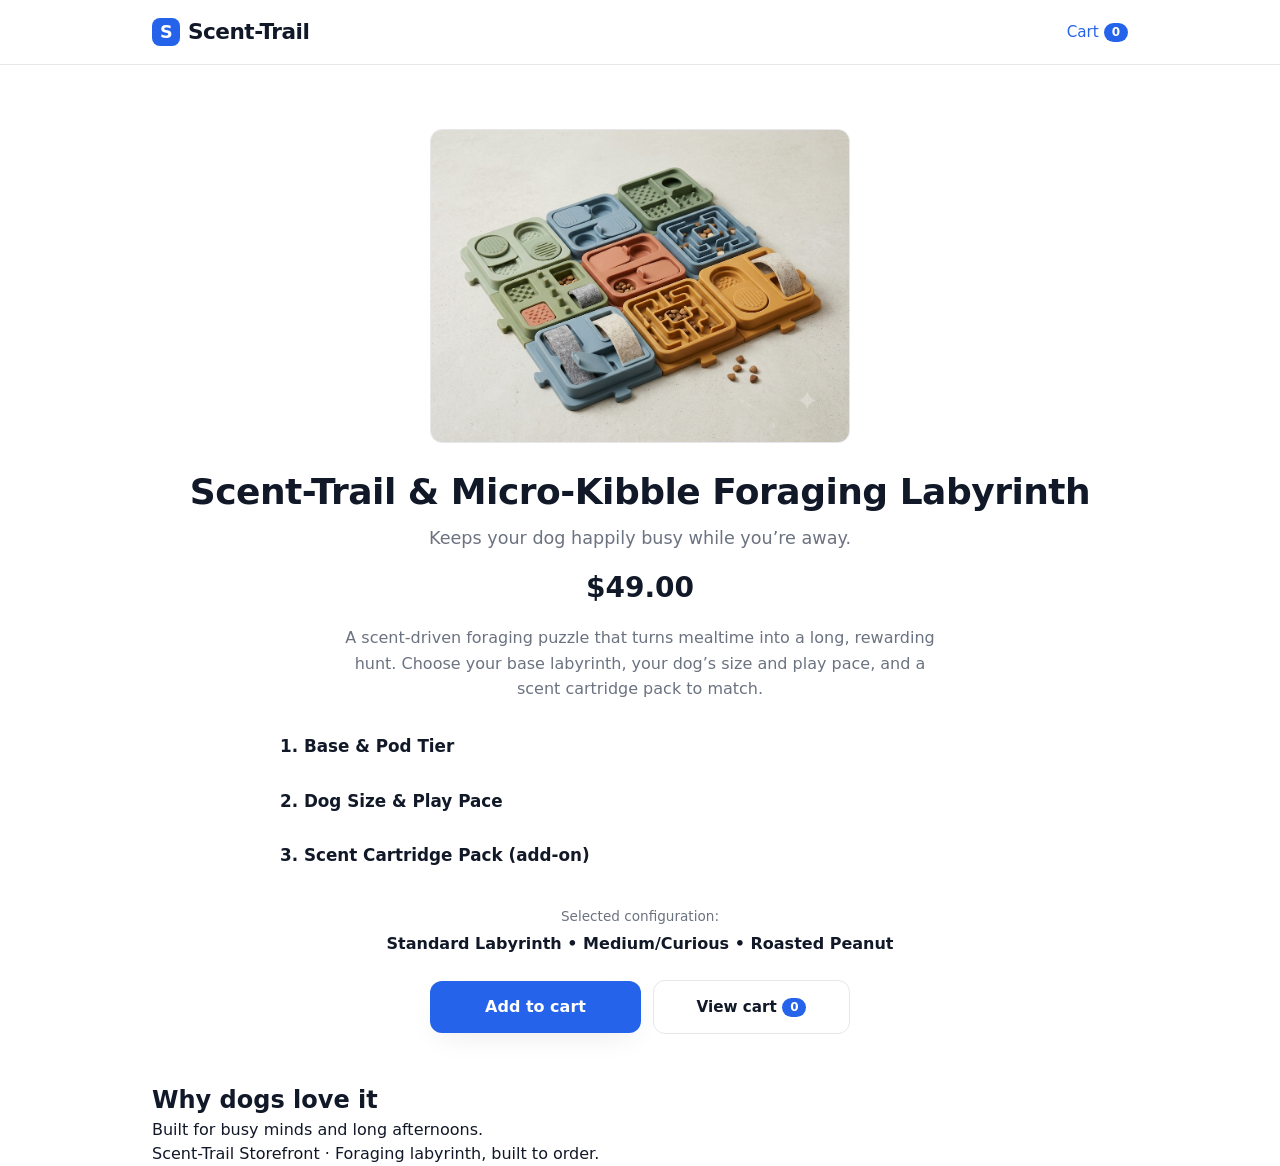
==== commit 07bccb85: "Fix hero UI alignment: spaced image/title/configurator/buttons, added btn-outline" ====
--- a/index.html
+++ b/index.html
@@ -18,15 +18,15 @@
 
 <section class="hero">
   <div class="container">
-    <div class="img-placeholder" id="labyrinth-img" style="height:360px;">
-      <img src="images/Scent-Trail &amp; Micro Kibble Foraging Labryinth Product Image.webp" alt="Scent-Trail Foraging Labyrinth" style="width:100%;height:100%;object-fit:cover;border-radius:12px;display:block;">
+    <div class="product-media">
+      <img src="images/Scent-Trail &amp; Micro Kibble Foraging Labryinth Product Image.webp" alt="Scent-Trail Foraging Labyrinth" class="product-image">
     </div>
     <h1 id="product-name">Scent-Trail &amp; Micro-Kibble Foraging Labyrinth</h1>
     <p class="tagline" id="product-tagline">Keeps your dog happily busy while you&rsquo;re away.</p>
     <div class="price" id="product-price">$49.00</div>
-    <p id="product-desc" style="color:var(--muted);max-width:560px;margin:0 auto 1.75rem;">A scent-driven foraging puzzle that turns mealtime into a long, rewarding hunt. Choose your base labyrinth, your dog&rsquo;s size and play pace, and a scent cartridge pack to match.</p>
+    <p id="product-desc" class="product-desc">A scent-driven foraging puzzle that turns mealtime into a long, rewarding hunt. Choose your base labyrinth, your dog&rsquo;s size and play pace, and a scent cartridge pack to match.</p>
 
-    <div class="configurator card" style="max-width:720px;margin:0 auto 1.5rem;">
+    <div class="configurator card">
       <div class="config-group">
         <h3>1. Base &amp; Pod Tier</h3>
         <div class="variant-grid" id="base-options"></div>
@@ -41,14 +41,15 @@
       </div>
     </div>
 
-    <div class="price-summary" style="margin:1rem 0 0.75rem;text-align:center;">
-      <div style="font-size:0.95rem;color:var(--muted);">Selected configuration:</div>
-      <div id="config-label" style="font-weight:800;color:var(--ink);font-size:1.05rem;">Standard Labyrinth • Medium/Curious • Roasted Peanut</div>
-      <div id="config-breakdown" style="font-size:0.85rem;color:var(--muted);margin-top:0.25rem;"></div>
+    <div class="price-summary">
+      <div class="summary-label">Selected configuration:</div>
+      <div id="config-label" class="summary-value">Standard Labyrinth • Medium/Curious • Roasted Peanut</div>
+      <div id="config-breakdown" class="summary-breakdown"></div>
     </div>
-    <div style="margin-top:1.25rem;display:flex;flex-direction:column;gap:0.75rem;align-items:center;">
-      <button class="btn-primary" id="add-to-cart" style="width:100%;max-width:320px;">Add to cart</button>
-      <a href="cart.html" style="width:100%;max-width:320px;background:#fff;border:1px solid var(--line);color:var(--ink);padding:0.9rem 1.25rem;border-radius:var(--radius);font-weight:700;text-align:center;text-decoration:none;">View cart <span class="cart-badge" id="badge-inline">0</span></a>
+
+    <div class="cta-group">
+      <button class="btn-primary" id="add-to-cart">Add to cart</button>
+      <a href="cart.html" class="btn-outline">View cart <span class="cart-badge" id="badge-inline">0</span></a>
     </div>
   </div>
 </section>
--- a/css/style.css
+++ b/css/style.css
@@ -30,44 +30,43 @@
 .nav a:hover { color: var(--brand-dark); }
 .cart-badge { background: var(--brand); color: #fff; font-size: 0.75rem; padding: 0.15rem 0.5rem; border-radius: 999px; font-weight: 700; }
 .hero { padding: 4rem 0 3rem; text-align: center; }
-.hero h1 { font-size: 2.75rem; line-height: 1.1; letter-spacing: -1px; margin-bottom: 1rem; }
-.hero p { color: var(--muted); font-size: 1.15rem; max-width: 640px; margin: 0 auto 1.75rem; }
+.hero .product-media { max-width: 420px; margin: 0 auto 1.75rem; }
+.hero .product-image { width: 100%; height: auto; border-radius: var(--radius); border: 1px solid var(--line); display: block; }
+.hero h1 { font-size: 2.25rem; line-height: 1.15; letter-spacing: -0.5px; margin: 0 0 0.75rem; }
+.hero .tagline { font-size: 1.1rem; color: var(--muted); margin: 0 0 1rem; }
+.hero .price { font-size: 1.75rem; font-weight: 800; color: var(--ink); margin: 0 0 1rem; }
+.hero .product-desc { color: var(--muted); font-size: 1rem; max-width: 600px; margin: 0 auto 2rem; line-height: 1.6; }
+
+.configurator { margin: 0 auto 1.75rem; max-width: 720px; }
+.config-group { margin-bottom: 1.25rem; }
+.config-group h3 { font-size: 1.05rem; margin-bottom: 0.6rem; color: var(--ink); text-align: left; }
+.variant-grid { display: grid; gap: 0.75rem; }
+@media (min-width: 640px) { .variant-grid { grid-template-columns: repeat(auto-fit, minmax(170px, 1fr)); } }
+.variant-card {
+  border: 1px solid var(--line); border-radius: var(--radius); padding: 0.9rem 1rem;
+  background: #fff; cursor: pointer; transition: border-color 0.2s, box-shadow 0.2s, transform 0.1s;
+  display: flex; flex-direction: column; gap: 0.5rem;
+}
+.variant-card:hover { border-color: var(--brand); transform: translateY(-1px); }
+.variant-card.variant-active { border-color: var(--brand); box-shadow: 0 0 0 3px rgba(37,99,235,0.12); background: #f8fafc; }
+.variant-name { font-weight: 800; color: var(--ink); font-size: 0.95rem; }
+.variant-desc { font-size: 0.8rem; color: var(--muted); line-height: 1.4; }
+
 .btn-primary { background: var(--brand); color: #fff; border: none; padding: 0.9rem 1.75rem; border-radius: var(--radius); font-weight: 700; font-size: 1rem; box-shadow: var(--shadow); }
 .btn-primary:hover { background: var(--brand-dark); }
 .btn-primary:disabled { opacity: 0.6; cursor: not-allowed; }
-.grid { display: grid; gap: 1.5rem; }
-@media (min-width: 768px) { .grid-cols-2 { grid-template-columns: 1fr 1fr; } }
-.card { border: 1px solid var(--line); border-radius: var(--radius); padding: 1.5rem; background: var(--bg); }
-.card h3 { font-size: 1.25rem; margin-bottom: 0.5rem; }
-.price { font-size: 1.5rem; font-weight: 800; color: var(--ink); }
-.price small { font-weight: 500; font-size: 0.85rem; color: var(--muted); }
-.features { margin-top: 1rem; }
-.features li { display: flex; align-items: flex-start; gap: 0.6rem; margin-bottom: 0.5rem; font-size: 0.95rem; color: #374151; }
-.features li::before { content: "\2713"; color: var(--success); font-weight: 800; flex-shrink: 0; }
-.addon { border: 1px solid var(--line); border-radius: var(--radius); padding: 1rem; display: flex; align-items: center; justify-content: space-between; gap: 1rem; }
-.addon input { width: 18px; height: 18px; accent-color: var(--brand); }
-.addon .info h4 { font-size: 1rem; margin-bottom: 0.2rem; }
-.addon .info p { font-size: 0.85rem; color: var(--muted); margin-bottom: 0.2rem; }
-.section { padding: 3rem 0; }
-.section h2 { font-size: 1.75rem; margin-bottom: 1rem; text-align: center; }
-.section p.sub { text-align: center; color: var(--muted); margin-bottom: 2.5rem; }
-footer { border-top: 1px solid var(--line); padding: 2.5rem 0; color: var(--muted); font-size: 0.9rem; text-align: center; }
 
-/* configurator */
-.configurator { margin-top: 1rem; }
-.config-group { margin-bottom: 1.5rem; }
-.config-group h3 { font-size: 1.1rem; margin-bottom: 0.75rem; color: var(--ink); }
-.variant-grid { display: grid; gap: 0.75rem; }
-@media (min-width: 640px) { .variant-grid { grid-template-columns: repeat(auto-fit, minmax(200px, 1fr)); } }
-.variant-card {
-  border: 1px solid var(--line); border-radius: var(--radius); padding: 1rem 1.1rem;
-  background: #fff; cursor: pointer; transition: border-color 0.2s, box-shadow 0.2s;
-  display: flex; flex-direction: column; gap: 0.5rem;
-}
-.variant-card:hover { border-color: var(--brand); }
-.variant-card.variant-active { border-color: var(--brand); box-shadow: 0 0 0 3px rgba(37,99,235,0.12); background: #f8fafc; }
-.variant-name { font-weight: 800; color: var(--ink); }
-.variant-desc { font-size: 0.85rem; color: var(--muted); }
+.price-summary { margin: 0 auto 1.5rem; max-width: 560px; text-align: center; }
+.summary-label { font-size: 0.85rem; color: var(--muted); margin-bottom: 0.35rem; }
+.summary-value { font-weight: 800; color: var(--ink); font-size: 1rem; margin-bottom: 0.35rem; }
+.summary-breakdown { font-size: 0.8rem; color: var(--muted); }
+
+.cta-group { display: flex; flex-direction: column; gap: 0.75rem; align-items: center; max-width: 420px; margin: 0 auto; }
+@media (min-width: 560px) { .cta-group { flex-direction: row; justify-content: center; } }
+.cta-group .btn-primary, .cta-group .btn-outline { width: 100%; max-width: 320px; box-sizing: border-box; }
+@media (min-width: 560px) { .cta-group .btn-primary, .cta-group .btn-outline { max-width: none; flex: 1; } }
+.btn-outline { background: #fff; border: 1px solid var(--line); color: var(--ink); padding: 0.9rem 1.25rem; border-radius: var(--radius); font-weight: 700; font-size: 0.95rem; text-align: center; text-decoration: none; display: inline-block; }
+.btn-outline:hover { border-color: var(--brand); color: var(--brand-dark); }
 
 /* cart */
 .empty-state { text-align: center; padding: 4rem 0; color: var(--muted); }
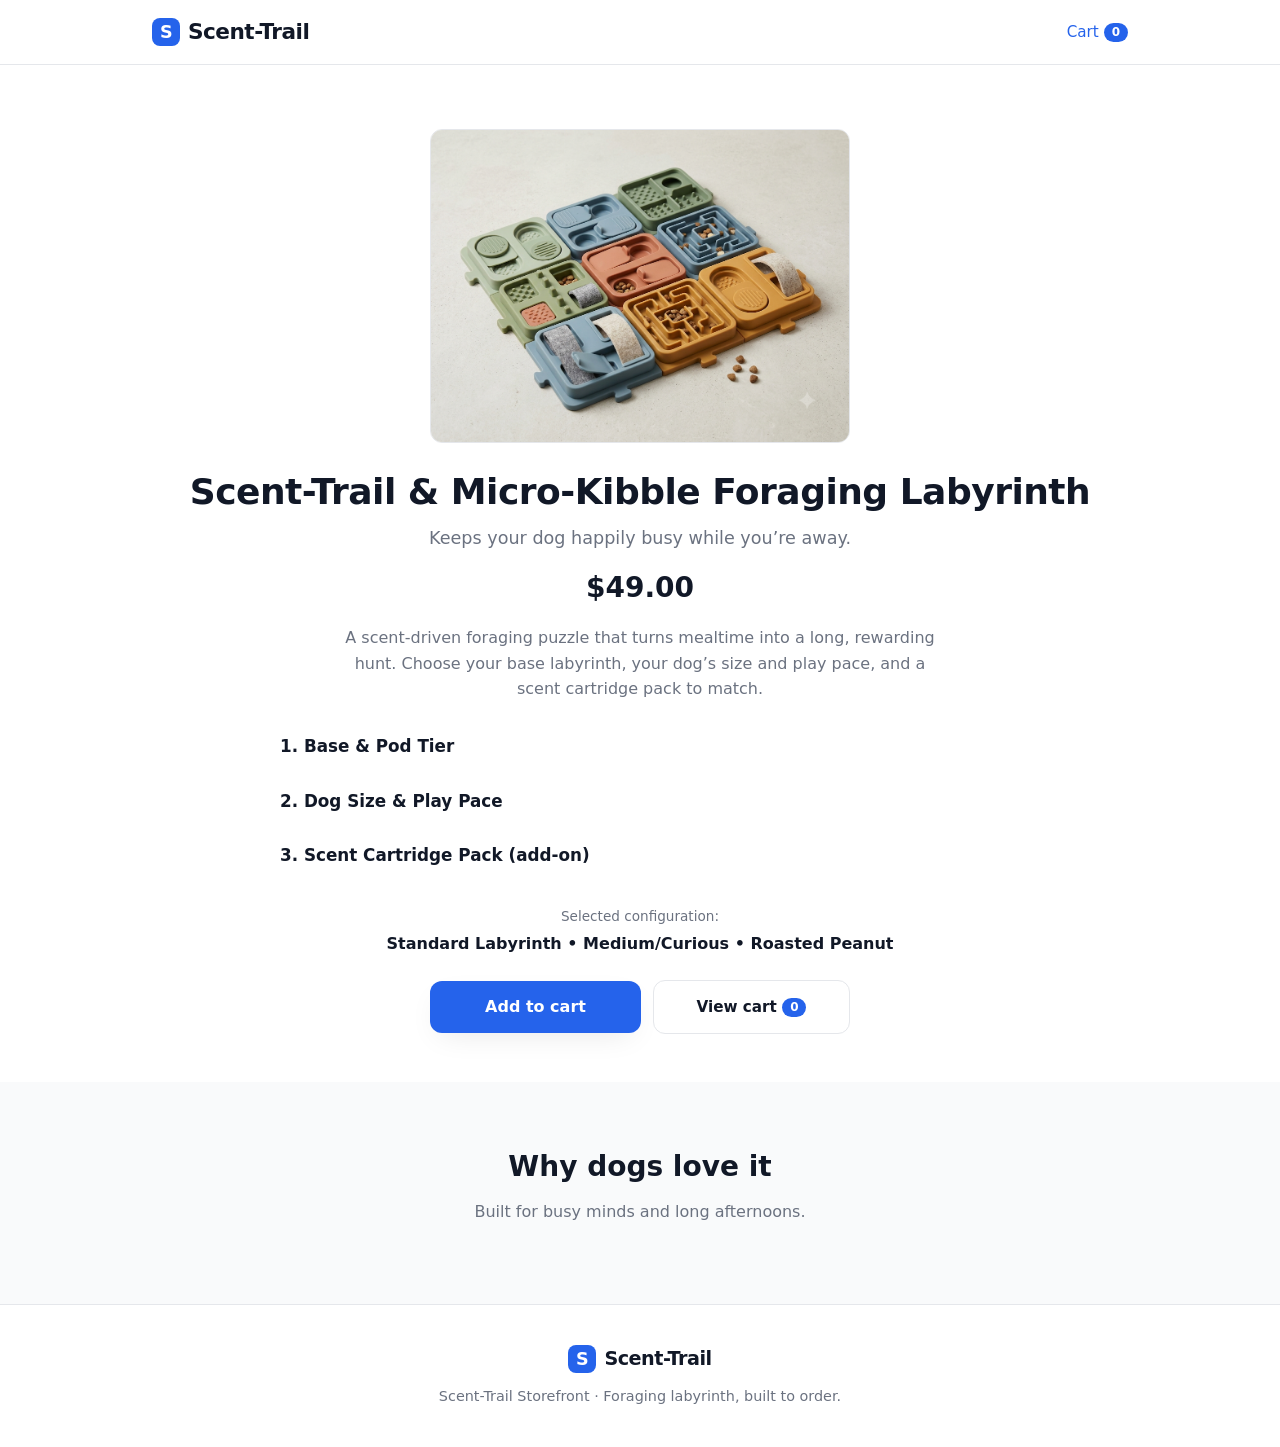
==== commit 4d825182: "Fix features section spacing and add styled footer beneath" ====
--- a/index.html
+++ b/index.html
@@ -54,7 +54,7 @@
   </div>
 </section>
 
-<section class="section">
+<section class="features-section">
   <div class="container">
     <h2>Why dogs love it</h2>
     <p class="sub">Built for busy minds and long afternoons.</p>
@@ -62,8 +62,14 @@
   </div>
 </section>
 
-<footer>
-  <div class="container">Scent-Trail Storefront &middot; Foraging labyrinth, built to order.</div>
+<footer class="site-footer">
+  <div class="container footer-inner">
+    <div class="footer-brand">
+      <div class="mark">S</div>
+      <div class="footer-name">Scent-Trail</div>
+    </div>
+    <p class="footer-copy">Scent-Trail Storefront &middot; Foraging labyrinth, built to order.</p>
+  </div>
 </footer>
 
 <script src="js/store.js"></script>
--- a/css/style.css
+++ b/css/style.css
@@ -95,4 +95,25 @@
 .confirmation .check { width: 64px; height: 64px; border-radius: 50%; background: #d1fae5; color: var(--success); display: grid; place-items: center; font-size: 2rem; margin: 0 auto 1.5rem; }
 .confirmation h2 { font-size: 1.75rem; margin-bottom: 0.5rem; }
 .order-id { font-weight: 800; letter-spacing: 0.05em; background: var(--panel); padding: 0.5rem 1rem; border-radius: 8px; display: inline-block; margin-top: 1rem; }
-.hidden { display: none !important; }+.hidden { display: none !important; }
+
+/* sections */
+.section { padding: 3rem 0; }
+.section h2 { font-size: 1.75rem; margin-bottom: 1rem; text-align: center; }
+.section p.sub { text-align: center; color: var(--muted); margin-bottom: 2.5rem; }
+
+/* features section */
+.features-section { padding: 4rem 0 3rem; background: var(--panel); }
+.features-section .container { max-width: 800px; }
+.features-section h2 { font-size: 1.75rem; margin-bottom: 0.75rem; text-align: center; }
+.features-section .sub { text-align: center; color: var(--muted); margin-bottom: 2rem; }
+.features-section .grid { gap: 1rem; }
+@media (min-width: 640px) { .features-section .grid { grid-template-columns: repeat(2, 1fr); } }
+
+/* footer */
+.site-footer { border-top: 1px solid var(--line); padding: 2.5rem 0; background: #fff; }
+.footer-inner { display: flex; flex-direction: column; align-items: center; gap: 0.75rem; text-align: center; }
+.footer-brand { display: flex; align-items: center; gap: 0.5rem; }
+.footer-brand .mark { width: 28px; height: 28px; border-radius: 8px; background: var(--brand); display: grid; place-items: center; color: #fff; font-weight: 900; font-size: 1.1rem; }
+.footer-brand .footer-name { font-weight: 800; font-size: 1.2rem; letter-spacing: -0.5px; color: var(--ink); }
+.footer-copy { color: var(--muted); font-size: 0.9rem; margin: 0; }
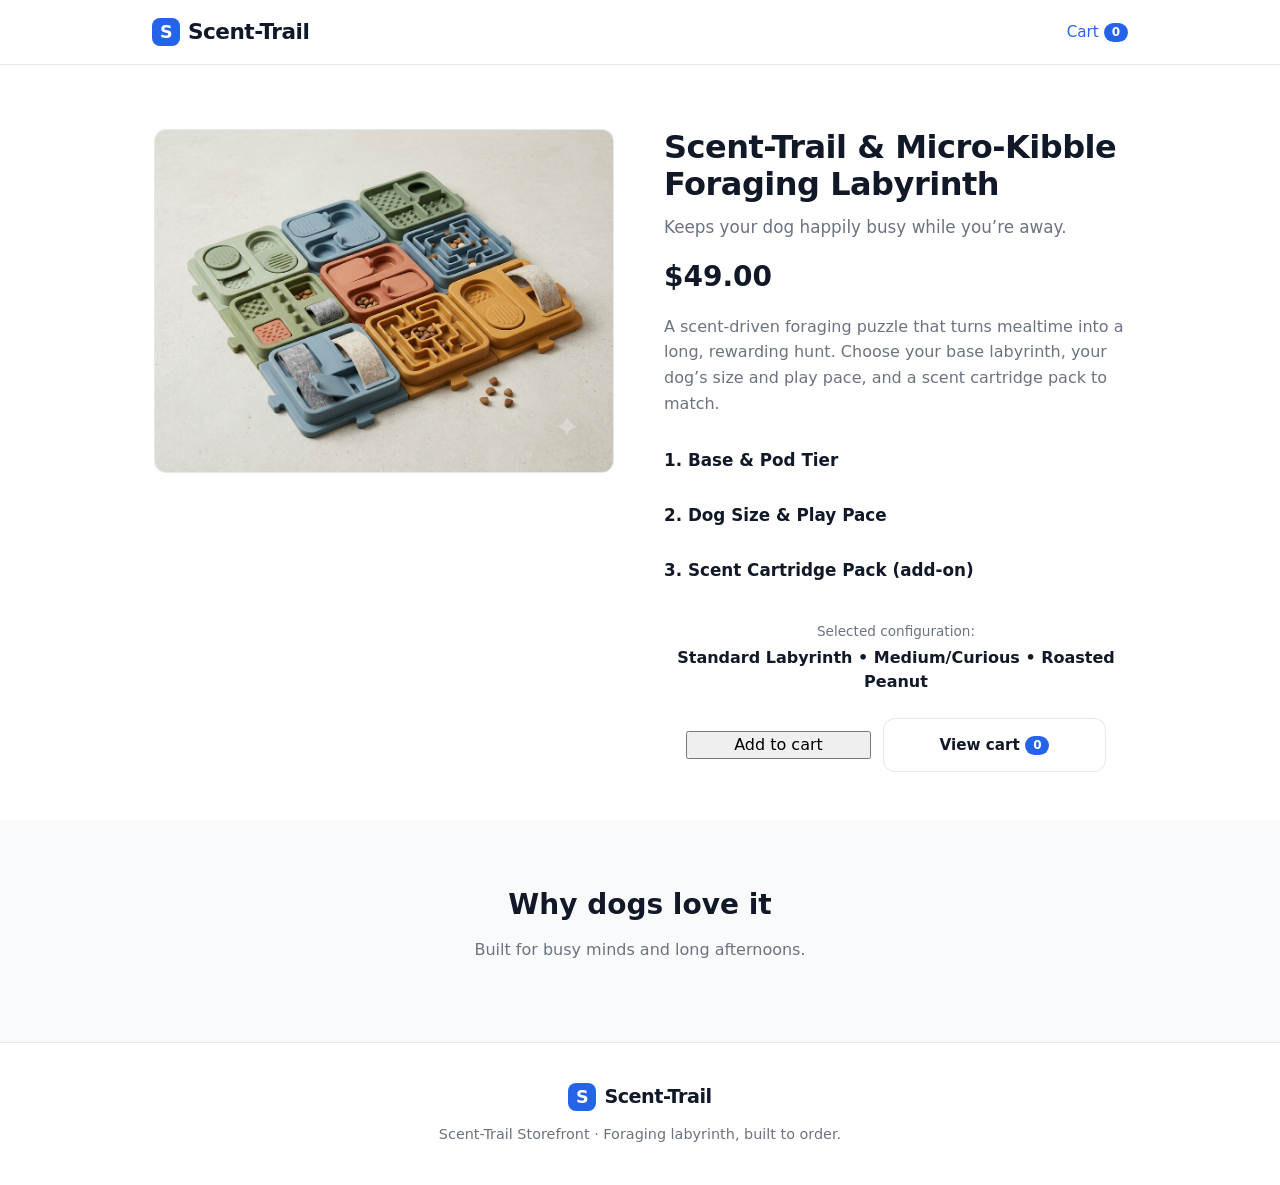
==== commit 2a02cb31: "Two-column hero layout with clear active variant states and concrete benefit items" ====
--- a/index.html
+++ b/index.html
@@ -18,38 +18,42 @@
 
 <section class="hero">
   <div class="container">
-    <div class="product-media">
-      <img src="images/Scent-Trail &amp; Micro Kibble Foraging Labryinth Product Image.webp" alt="Scent-Trail Foraging Labyrinth" class="product-image">
-    </div>
-    <h1 id="product-name">Scent-Trail &amp; Micro-Kibble Foraging Labyrinth</h1>
-    <p class="tagline" id="product-tagline">Keeps your dog happily busy while you&rsquo;re away.</p>
-    <div class="price" id="product-price">$49.00</div>
-    <p id="product-desc" class="product-desc">A scent-driven foraging puzzle that turns mealtime into a long, rewarding hunt. Choose your base labyrinth, your dog&rsquo;s size and play pace, and a scent cartridge pack to match.</p>
+    <div class="hero-grid">
+      <div class="hero-image">
+        <img src="images/Scent-Trail &amp; Micro Kibble Foraging Labryinth Product Image.webp" alt="Scent-Trail Foraging Labyrinth" class="product-image">
+      </div>
+      <div class="hero-content">
+        <h1 id="product-name">Scent-Trail &amp; Micro-Kibble Foraging Labyrinth</h1>
+        <p class="tagline" id="product-tagline">Keeps your dog happily busy while you&rsquo;re away.</p>
+        <div class="price" id="product-price">$49.00</div>
+        <p id="product-desc" class="product-desc">A scent-driven foraging puzzle that turns mealtime into a long, rewarding hunt. Choose your base labyrinth, your dog&rsquo;s size and play pace, and a scent cartridge pack to match.</p>
 
-    <div class="configurator card">
-      <div class="config-group">
-        <h3>1. Base &amp; Pod Tier</h3>
-        <div class="variant-grid" id="base-options"></div>
+        <div class="configurator card">
+          <div class="config-group">
+            <h3>1. Base &amp; Pod Tier</h3>
+            <div class="variant-grid" id="base-options"></div>
+          </div>
+          <div class="config-group">
+            <h3>2. Dog Size &amp; Play Pace</h3>
+            <div class="variant-grid" id="size-options"></div>
+          </div>
+          <div class="config-group">
+            <h3>3. Scent Cartridge Pack (add-on)</h3>
+            <div class="variant-grid" id="scent-options"></div>
+          </div>
+        </div>
+
+        <div class="price-summary">
+          <div class="summary-label">Selected configuration:</div>
+          <div id="config-label" class="summary-value">Standard Labyrinth • Medium/Curious • Roasted Peanut</div>
+          <div id="config-breakdown" class="summary-breakdown"></div>
+        </div>
+
+        <div class="cta-group">
+          <button class="btn-primary" id="add-to-cart">Add to cart</button>
+          <a href="cart.html" class="btn-outline">View cart <span class="cart-badge" id="badge-inline">0</span></a>
+        </div>
       </div>
-      <div class="config-group">
-        <h3>2. Dog Size &amp; Play Pace</h3>
-        <div class="variant-grid" id="size-options"></div>
-      </div>
-      <div class="config-group">
-        <h3>3. Scent Cartridge Pack (add-on)</h3>
-        <div class="variant-grid" id="scent-options"></div>
-      </div>
-    </div>
-
-    <div class="price-summary">
-      <div class="summary-label">Selected configuration:</div>
-      <div id="config-label" class="summary-value">Standard Labyrinth • Medium/Curious • Roasted Peanut</div>
-      <div id="config-breakdown" class="summary-breakdown"></div>
-    </div>
-
-    <div class="cta-group">
-      <button class="btn-primary" id="add-to-cart">Add to cart</button>
-      <a href="cart.html" class="btn-outline">View cart <span class="cart-badge" id="badge-inline">0</span></a>
     </div>
   </div>
 </section>
@@ -87,7 +91,7 @@
       <div class="variant-card${active}" data-group="${groupId}" data-id="${v.id}">
         <div class="variant-name">${v.name}</div>
         <div class="variant-desc">${v.desc}</div>
-        <div style="font-weight:800;color:var(--brand);margin-top:auto;">${v.price === 0 ? 'Included' : '+' + dollars(v.price)}</div>
+        <div class="variant-price">${v.price === 0 ? 'Included' : '+' + dollars(v.price)}</div>
       </div>
     `;
   }).join('');
@@ -99,7 +103,7 @@
   const b = product.variants.base.find(x => x.id === state.base);
   const s = product.variants.size.find(x => x.id === state.size);
   const sc = product.variants.scent.find(x => x.id === state.scent);
-  if (configLabelEl) configLabelEl.textContent = `${b.name} • ${s.name} • ${sc.name}`;
+  if (configLabelEl) configLabelEl.textContent = `${b.name} &bull; ${s.name} &bull; ${sc.name}`;
   if (configBreakdownEl) configBreakdownEl.textContent = `${b.name} ${dollars(b.price)} &bull; ${s.name} ${s.price === 0 ? 'included' : dollars(s.price)} &bull; ${sc.name} ${dollars(sc.price)} &bull; Total ${dollars(total)}`;
 };
 
--- a/css/style.css
+++ b/css/style.css
@@ -30,31 +30,42 @@
 .nav a:hover { color: var(--brand-dark); }
 .cart-badge { background: var(--brand); color: #fff; font-size: 0.75rem; padding: 0.15rem 0.5rem; border-radius: 999px; font-weight: 700; }
 .hero { padding: 4rem 0 3rem; text-align: center; }
-.hero .product-media { max-width: 420px; margin: 0 auto 1.75rem; }
-.hero .product-image { width: 100%; height: auto; border-radius: var(--radius); border: 1px solid var(--line); display: block; }
-.hero h1 { font-size: 2.25rem; line-height: 1.15; letter-spacing: -0.5px; margin: 0 0 0.75rem; }
-.hero .tagline { font-size: 1.1rem; color: var(--muted); margin: 0 0 1rem; }
-.hero .price { font-size: 1.75rem; font-weight: 800; color: var(--ink); margin: 0 0 1rem; }
-.hero .product-desc { color: var(--muted); font-size: 1rem; max-width: 600px; margin: 0 auto 2rem; line-height: 1.6; }
+.hero-grid { display: grid; gap: 3rem; align-items: start; }
+@media (min-width: 900px) {
+  .hero-grid { grid-template-columns: 1fr 1fr; text-align: left; }
+}
+.hero-image { max-width: 460px; margin: 0 auto; }
+.hero-image .product-image { width: 100%; height: auto; border-radius: var(--radius); border: 1px solid var(--line); display: block; }
+.hero-content { max-width: 560px; margin: 0 auto; }
+@media (min-width: 900px) { .hero-content { margin: 0; } }
+.hero h1 { font-size: 2rem; line-height: 1.15; letter-spacing: -0.5px; margin: 0 0 0.75rem; text-align: center; }
+@media (min-width: 900px) { .hero h1 { text-align: left; } }
+.hero .tagline { font-size: 1.05rem; color: var(--muted); margin: 0 0 1rem; text-align: center; }
+@media (min-width: 900px) { .hero .tagline { text-align: left; } }
+.hero .price { font-size: 1.75rem; font-weight: 800; color: var(--ink); margin: 0 0 1rem; text-align: center; }
+@media (min-width: 900px) { .hero .price { text-align: left; } }
+.hero .product-desc { color: var(--muted); font-size: 1rem; max-width: none; margin: 0 0 2rem; line-height: 1.6; text-align: center; }
+@media (min-width: 900px) { .hero .product-desc { text-align: left; } }
 
-.configurator { margin: 0 auto 1.75rem; max-width: 720px; }
+.configurator { margin: 0 auto 1.75rem; max-width: 100%; }
 .config-group { margin-bottom: 1.25rem; }
 .config-group h3 { font-size: 1.05rem; margin-bottom: 0.6rem; color: var(--ink); text-align: left; }
 .variant-grid { display: grid; gap: 0.75rem; }
 @media (min-width: 640px) { .variant-grid { grid-template-columns: repeat(auto-fit, minmax(170px, 1fr)); } }
 .variant-card {
-  border: 1px solid var(--line); border-radius: var(--radius); padding: 0.9rem 1rem;
-  background: #fff; cursor: pointer; transition: border-color 0.2s, box-shadow 0.2s, transform 0.1s;
+  border: 2px solid var(--line); border-radius: var(--radius); padding: 1rem;
+  background: #fff; cursor: pointer; transition: border-color 0.2s, box-shadow 0.2s, transform 0.1s, background 0.2s;
   display: flex; flex-direction: column; gap: 0.5rem;
 }
-.variant-card:hover { border-color: var(--brand); transform: translateY(-1px); }
-.variant-card.variant-active { border-color: var(--brand); box-shadow: 0 0 0 3px rgba(37,99,235,0.12); background: #f8fafc; }
+.variant-card:hover { border-color: var(--brand); transform: translateY(-2px); }
+.variant-card.variant-active {
+  border-color: var(--brand);
+  box-shadow: 0 0 0 3px rgba(37,99,235,0.15);
+  background: #f0f7ff;
+}
 .variant-name { font-weight: 800; color: var(--ink); font-size: 0.95rem; }
 .variant-desc { font-size: 0.8rem; color: var(--muted); line-height: 1.4; }
-
-.btn-primary { background: var(--brand); color: #fff; border: none; padding: 0.9rem 1.75rem; border-radius: var(--radius); font-weight: 700; font-size: 1rem; box-shadow: var(--shadow); }
-.btn-primary:hover { background: var(--brand-dark); }
-.btn-primary:disabled { opacity: 0.6; cursor: not-allowed; }
+.variant-price { font-weight: 800; color: var(--brand); font-size: 0.9rem; margin-top: auto; }
 
 .price-summary { margin: 0 auto 1.5rem; max-width: 560px; text-align: center; }
 .summary-label { font-size: 0.85rem; color: var(--muted); margin-bottom: 0.35rem; }
